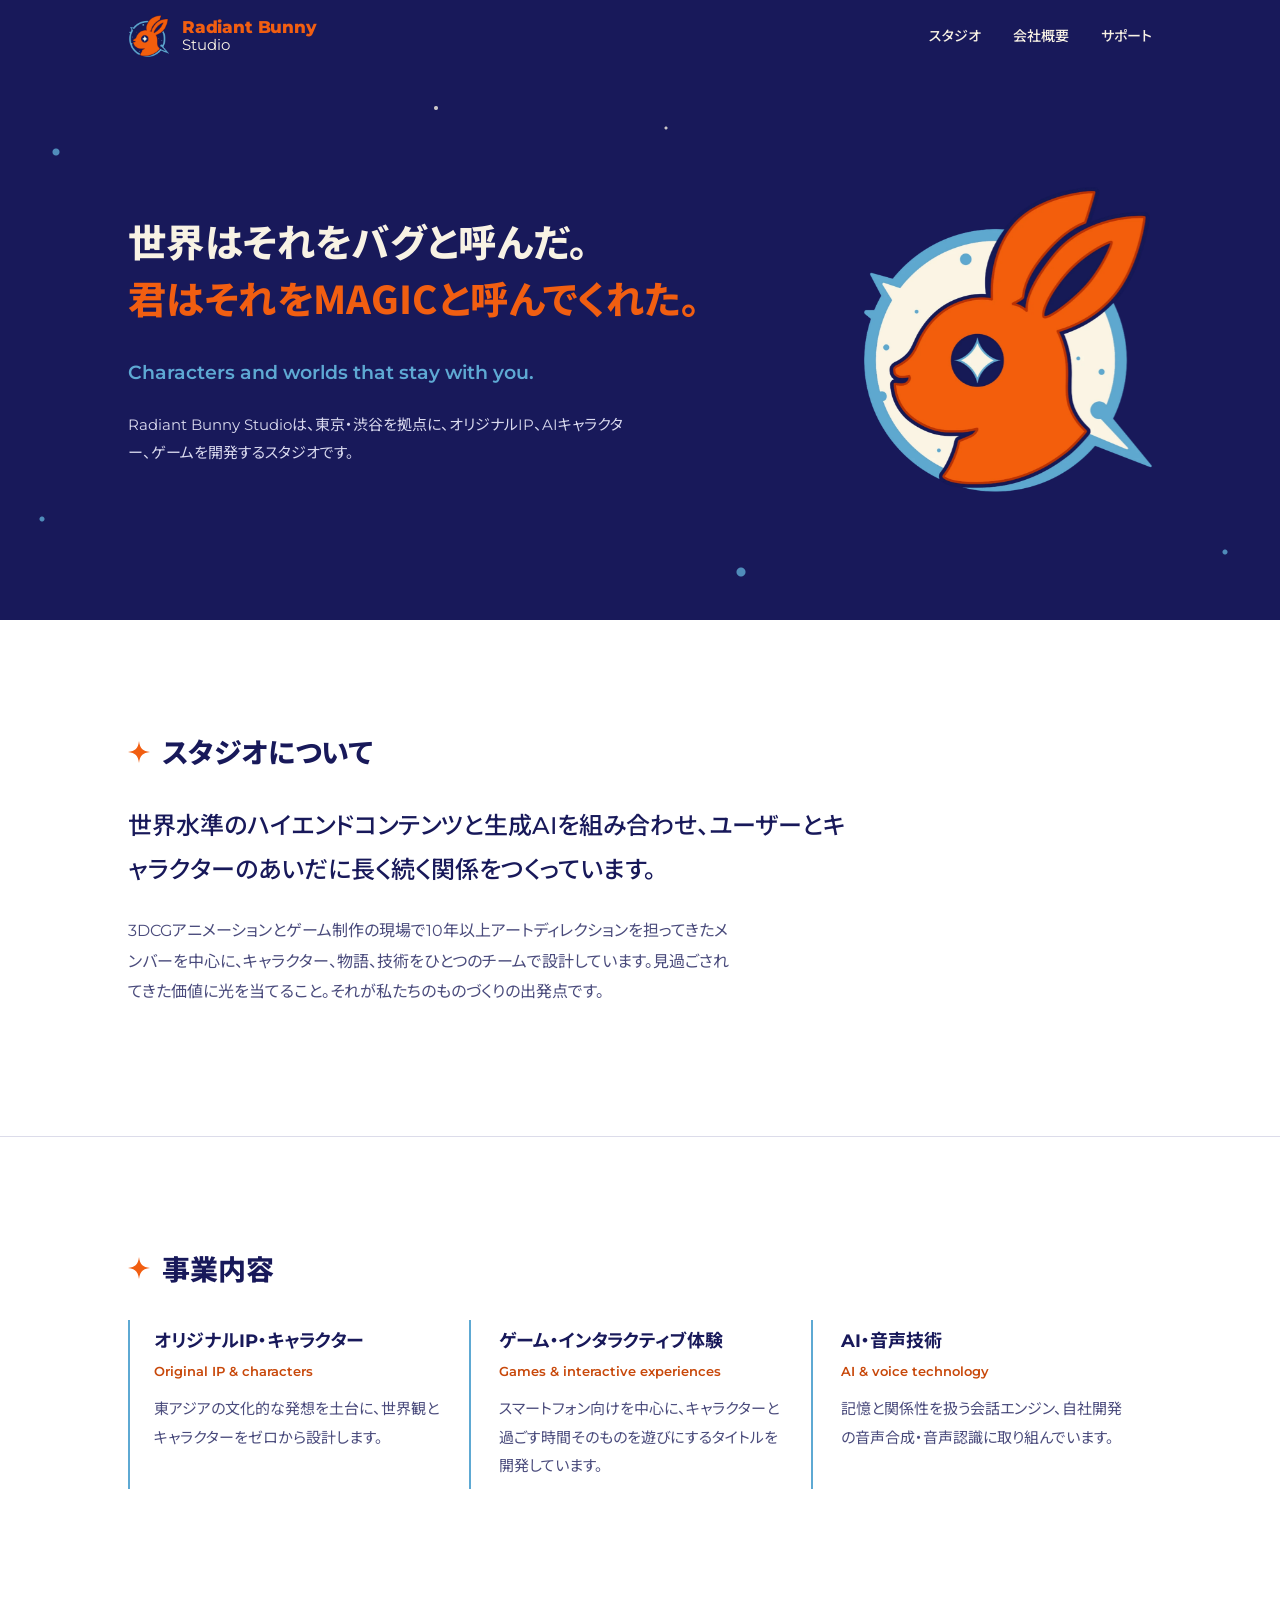
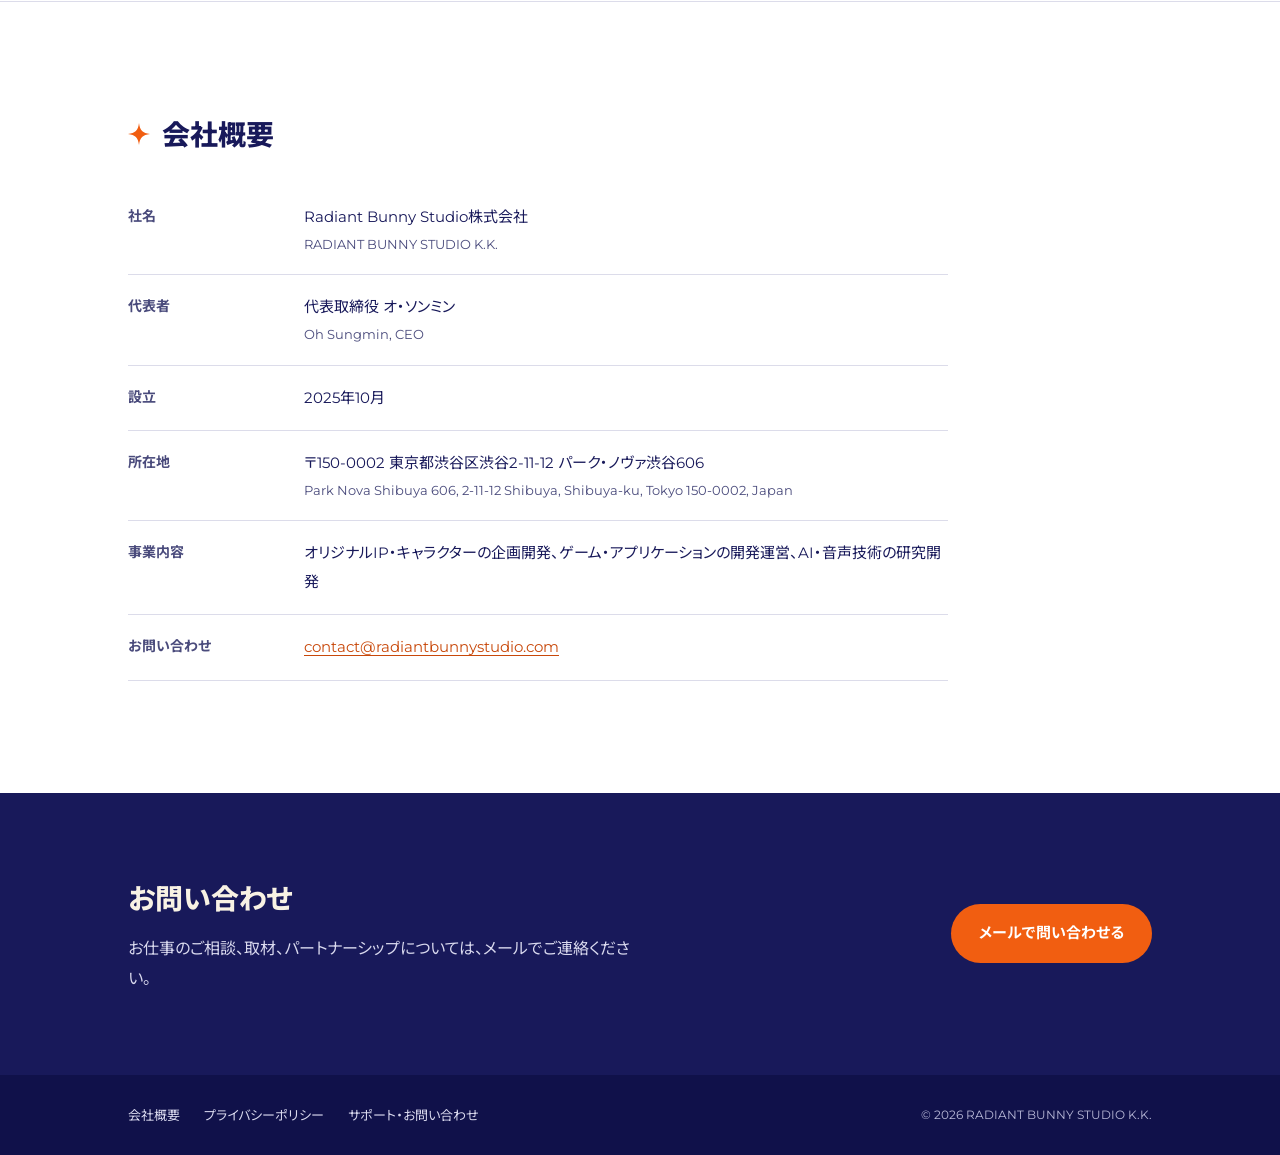
==== index.html @ 1751c79a "created website from claude" ====
<!doctype html>
<html lang="ja">
<head>
<meta charset="utf-8">
<meta name="viewport" content="width=device-width, initial-scale=1">
<link rel="icon" href="/favicon.ico" sizes="32x32">
<link rel="icon" href="/assets/img/favicon-48.png" type="image/png">
<link rel="apple-touch-icon" href="/assets/img/apple-touch-icon.png">
<meta name="theme-color" content="#18195a">
<link rel="preconnect" href="https://fonts.googleapis.com">
<link rel="preconnect" href="https://fonts.gstatic.com" crossorigin>
<link href="https://fonts.googleapis.com/css2?family=Montserrat:wght@400;500;600;700;800&family=Noto+Sans+JP:wght@400;500;700;800&display=swap" rel="stylesheet">
<link rel="stylesheet" href="/assets/css/style.css">
<title>Radiant Bunny Studio株式会社 | RADIANT BUNNY STUDIO K.K.</title>
<meta name="description" content="Radiant Bunny Studio株式会社は、東京・渋谷を拠点にオリジナルIP、AIキャラクター、ゲームを開発するスタジオです。">
<meta property="og:type" content="website">
<meta property="og:title" content="Radiant Bunny Studio">
<meta property="og:description" content="東京・渋谷を拠点に、オリジナルIP、AIキャラクター、ゲームを開発するスタジオ。">
<meta property="og:url" content="https://radiantbunnystudio.com/">
<meta property="og:image" content="https://radiantbunnystudio.com/assets/img/logo-full.png">
<link rel="canonical" href="https://radiantbunnystudio.com/">
<script type="application/ld+json">
{
  "@context": "https://schema.org",
  "@type": "Organization",
  "name": "RADIANT BUNNY STUDIO K.K.",
  "alternateName": "Radiant Bunny Studio株式会社",
  "url": "https://radiantbunnystudio.com/",
  "logo": "https://radiantbunnystudio.com/assets/img/logo-full.png",
  "foundingDate": "2025-10",
  "address": {
    "@type": "PostalAddress",
    "postalCode": "150-0002",
    "addressRegion": "東京都",
    "addressLocality": "渋谷区",
    "streetAddress": "渋谷2-11-12 パーク・ノヴァ渋谷606",
    "addressCountry": "JP"
  },
  "email": "contact@radiantbunnystudio.com"
}
</script>
</head>
<body>
<svg width="0" height="0" style="position:absolute" aria-hidden="true">
  <symbol id="sparkle" viewBox="0 0 24 24"><path d="M12 0C13 8 16 11 24 12C16 13 13 16 12 24C11 16 8 13 0 12C8 11 11 8 12 0Z"/></symbol>
</svg>
<a class="skip" href="#main">本文へ移動</a>
<header class="site-header">
  <div class="wrap">
    <a class="brand" href="/" aria-label="Radiant Bunny Studio ホーム">
      <img src="/assets/img/mark-512.png" alt="" width="42" height="42">
      <span class="brand-name"><b>Radiant Bunny</b><span>Studio</span></span>
    </a>
    <nav class="site-nav" aria-label="メインメニュー">
      <ul>
        <li><a href="/#studio">スタジオ</a></li>
        <li><a href="/#company">会社概要</a></li>
        <li><a href="/support.html">サポート</a></li>
      </ul>
    </nav>
  </div>
</header>
<main id="main">
  <section class="hero">
    <div class="wrap">
      <div class="hero-copy">
        <h1><span class="line"><span>世界はそれを</span><span>バグと呼んだ。</span></span><span class="line"><span>君はそれを</span><span>MAGICと</span><span>呼んでくれた。</span></span></h1>
        <p class="hero-en">Characters and worlds that stay with you.</p>
        <p class="hero-lead">Radiant Bunny Studioは、東京・渋谷を拠点に、オリジナルIP、AIキャラクター、ゲームを開発するスタジオです。</p>
      </div>
      <div class="hero-mark">
        <picture>
          <source srcset="/assets/img/mark-moon.webp" type="image/webp">
          <img src="/assets/img/mark-moon.png" alt="Radiant Bunny Studioのロゴマーク" width="900" height="954">
        </picture>
      </div>
    </div>
  </section>

  <section class="section" id="studio" aria-labelledby="studio-title">
    <div class="wrap">
      <h2 class="section-title" id="studio-title"><svg fill="#f15e11"><use href="#sparkle"/></svg>スタジオについて</h2>
      <p class="statement">世界水準のハイエンドコンテンツと生成AIを組み合わせ、ユーザーとキャラクターのあいだに長く続く関係をつくっています。</p>
      <p>3DCGアニメーションとゲーム制作の現場で10年以上アートディレクションを担ってきたメンバーを中心に、キャラクター、物語、技術をひとつのチームで設計しています。見過ごされてきた価値に光を当てること。それが私たちのものづくりの出発点です。</p>
    </div>
  </section>

  <section class="section" id="work" aria-labelledby="work-title">
    <div class="wrap">
      <h2 class="section-title" id="work-title"><svg fill="#f15e11"><use href="#sparkle"/></svg>事業内容</h2>
      <ul class="domains">
        <li>
          <h3>オリジナルIP・キャラクター</h3>
          <p class="en">Original IP &amp; characters</p>
          <p>東アジアの文化的な発想を土台に、世界観とキャラクターをゼロから設計します。</p>
        </li>
        <li>
          <h3>ゲーム・インタラクティブ体験</h3>
          <p class="en">Games &amp; interactive experiences</p>
          <p>スマートフォン向けを中心に、キャラクターと過ごす時間そのものを遊びにするタイトルを開発しています。</p>
        </li>
        <li>
          <h3>AI・音声技術</h3>
          <p class="en">AI &amp; voice technology</p>
          <p>記憶と関係性を扱う会話エンジン、自社開発の音声合成・音声認識に取り組んでいます。</p>
        </li>
      </ul>
    </div>
  </section>

  <section class="section" id="company" aria-labelledby="company-title">
    <div class="wrap">
      <h2 class="section-title" id="company-title"><svg fill="#f15e11"><use href="#sparkle"/></svg>会社概要</h2>
      <dl class="profile">
        <dt>社名</dt>
        <dd>Radiant Bunny Studio株式会社<small>RADIANT BUNNY STUDIO K.K.</small></dd>
        <dt>代表者</dt>
        <dd>代表取締役 オ・ソンミン<small>Oh Sungmin, CEO</small></dd>
        <dt>設立</dt>
        <dd>2025年10月</dd>
        <dt>所在地</dt>
        <dd>〒150-0002 東京都渋谷区渋谷2-11-12 パーク・ノヴァ渋谷606<small>Park Nova Shibuya 606, 2-11-12 Shibuya, Shibuya-ku, Tokyo 150-0002, Japan</small></dd>
        <dt>事業内容</dt>
        <dd>オリジナルIP・キャラクターの企画開発、ゲーム・アプリケーションの開発運営、AI・音声技術の研究開発</dd>
        <dt>お問い合わせ</dt>
        <dd><a href="mailto:contact@radiantbunnystudio.com">contact@radiantbunnystudio.com</a></dd>
      </dl>
    </div>
  </section>

  <section class="contact-band" aria-labelledby="contact-title">
    <div class="wrap">
      <div>
        <h2 id="contact-title">お問い合わせ</h2>
        <p>お仕事のご相談、取材、パートナーシップについては、メールでご連絡ください。</p>
      </div>
      <a class="button" href="mailto:contact@radiantbunnystudio.com">メールで問い合わせる</a>
    </div>
  </section>
</main>
<footer class="site-footer">
  <div class="wrap">
    <ul>
      <li><a href="/#company">会社概要</a></li>
      <li><a href="/privacy.html">プライバシーポリシー</a></li>
      <li><a href="/support.html">サポート・お問い合わせ</a></li>
    </ul>
    <small>&copy; 2026 RADIANT BUNNY STUDIO K.K.</small>
  </div>
</footer>
</body>
</html>
---- assets/css/style.css ----
/* Radiant Bunny Studio — brand tokens taken from the logo */
:root {
  --night: #18195a;      /* logo navy */
  --night-deep: #10114a;
  --bunny: #f15e11;      /* logo orange */
  --bunny-dark: #c8480a;
  --sky: #5ea9d3;        /* logo ring blue */
  --moon: #f8f2e4;       /* logo cream */
  --paper: #ffffff;
  --ink: #18195a;
  --ink-soft: #4a4b7c;
  --line: #dcdcea;

  --font-latin: "Montserrat", system-ui, sans-serif;
  --font-jp: "Noto Sans JP", "Hiragino Sans", "Hiragino Kaku Gothic ProN", "Yu Gothic", "Meiryo", sans-serif;

  --wrap: 1120px;
  --gutter: clamp(20px, 5vw, 48px);
}

*, *::before, *::after { box-sizing: border-box; }

html { -webkit-text-size-adjust: 100%; scroll-behavior: smooth; }

body {
  margin: 0;
  font-family: "Montserrat", "Noto Sans JP", "Hiragino Sans", "Yu Gothic", sans-serif;
  font-size: 16px;
  line-height: 1.9;
  color: var(--ink);
  background: var(--paper);
  font-feature-settings: "palt" 1;
}

img { max-width: 100%; height: auto; display: block; }

a { color: var(--bunny-dark); text-underline-offset: 3px; }
a:hover { color: var(--bunny); }

:focus-visible { outline: 3px solid var(--sky); outline-offset: 3px; border-radius: 4px; }

.wrap { width: 100%; max-width: var(--wrap); margin: 0 auto; padding: 0 var(--gutter); }

.skip {
  position: absolute; left: -9999px; top: 8px;
  background: var(--moon); color: var(--night); padding: 8px 14px; z-index: 10;
}
.skip:focus { left: 8px; }

/* ---------- Header ---------- */
.site-header { background: var(--night); color: var(--moon); }
.site-header .wrap {
  display: flex; align-items: center; justify-content: space-between;
  gap: 24px; min-height: 72px;
}
.brand {
  display: flex; align-items: center; gap: 12px;
  text-decoration: none; color: var(--moon);
  font-family: var(--font-latin); line-height: 1.05;
}
.brand img { width: 42px; height: 42px; }
.brand-name { display: flex; flex-direction: column; }
.brand-name b { color: var(--bunny); font-weight: 800; font-size: 17px; letter-spacing: -0.01em; }
.brand-name span { color: var(--moon); font-weight: 400; font-size: 15px; }
.brand:hover { color: var(--moon); }

.site-nav ul { list-style: none; margin: 0; padding: 0; display: flex; gap: clamp(14px, 3vw, 32px); }
.site-nav a {
  color: var(--moon); text-decoration: none; font-size: 14px; font-weight: 500;
  padding: 6px 0; border-bottom: 2px solid transparent;
}
.site-nav a:hover, .site-nav a[aria-current="page"] { color: var(--moon); border-bottom-color: var(--bunny); }

/* ---------- Hero ---------- */
.hero {
  position: relative; overflow: hidden;
  background: var(--night);
  color: var(--moon);
  padding: clamp(56px, 9vw, 120px) 0 clamp(72px, 10vw, 140px);
}
/* starfield: same dot language as the logo */
.hero::before {
  content: ""; position: absolute; inset: 0; pointer-events: none;
  background-image:
    radial-gradient(circle, var(--sky) 0 3px, transparent 4px),
    radial-gradient(circle, var(--sky) 0 2px, transparent 3px),
    radial-gradient(circle, var(--moon) 0 1.5px, transparent 2.5px),
    radial-gradient(circle, var(--sky) 0 4px, transparent 5px),
    radial-gradient(circle, var(--moon) 0 1px, transparent 2px),
    radial-gradient(circle, var(--sky) 0 2px, transparent 3px);
  background-size: 10px 10px, 8px 8px, 6px 6px, 12px 12px, 4px 4px, 8px 8px;
  background-repeat: no-repeat;
  background-position: 4% 14%, 3% 82%, 34% 6%, 58% 92%, 52% 10%, 96% 88%;
  opacity: .8;
}
.hero .wrap {
  position: relative;
  display: grid; grid-template-columns: minmax(0, 1.4fr) minmax(0, 0.6fr);
  align-items: center; gap: clamp(24px, 5vw, 64px);
}
.hero-copy h1 {
  margin: 0 0 28px;
  font-family: "Noto Sans JP", "Hiragino Sans", "Yu Gothic", sans-serif;
  font-weight: 800;
  font-size: clamp(27px, 3vw, 40px);
  line-height: 1.5;
  letter-spacing: 0.01em;
  color: var(--moon);
}
.hero-copy h1 .line { display: block; }
.hero-copy h1 .line > span { display: inline-block; }
.hero-copy h1 .line + .line { color: var(--bunny); }
.hero-en {
  margin: 0 0 20px; font-family: var(--font-latin);
  font-weight: 600; font-size: clamp(16px, 1.6vw, 19px); color: var(--sky);
}
.hero-lead { margin: 0; max-width: 34em; color: #d9d9ee; font-size: 15px; }

.hero-mark { justify-self: end; width: min(100%, 440px); }
.hero-mark img { width: 100%; }

@media (prefers-reduced-motion: no-preference) {
  .hero-mark img { animation: rise 1.4s cubic-bezier(.2,.7,.2,1) both .15s; }
  @keyframes rise {
    from { opacity: 0; transform: translateY(28px) rotate(-4deg); }
    to   { opacity: 1; transform: none; }
  }
}

/* ---------- Sections ---------- */
.section { padding: clamp(64px, 9vw, 112px) 0; }
.section + .section { border-top: 1px solid var(--line); }

.section-title {
  display: flex; align-items: center; gap: 12px;
  margin: 0 0 32px;
  font-family: "Noto Sans JP", "Hiragino Sans", "Yu Gothic", sans-serif;
  font-weight: 800; font-size: clamp(22px, 2.4vw, 28px); line-height: 1.4;
}
.section-title svg { width: 22px; height: 22px; flex: none; }

.statement {
  margin: 0; max-width: 30em;
  font-size: clamp(19px, 2.1vw, 24px); line-height: 1.85; font-weight: 500;
}
.statement + p { max-width: 38em; color: var(--ink-soft); margin-top: 24px; }

/* What we make: three columns divided by thin sky lines, no cards */
.domains {
  list-style: none; margin: 0; padding: 0;
  display: grid; grid-template-columns: repeat(3, 1fr);
}
.domains li { padding: 8px 28px 8px 28px; border-left: 2px solid var(--sky); }
.domains li:first-child { padding-left: 24px; }
.domains h3 { margin: 0 0 4px; font-size: 18px; font-weight: 700; line-height: 1.5; }
.domains .en { margin: 0 0 12px; font-family: var(--font-latin); font-size: 13px; font-weight: 600; color: var(--bunny-dark); }
.domains p { margin: 0; font-size: 15px; color: var(--ink-soft); }

/* Company profile */
.profile { margin: 0; display: grid; grid-template-columns: 11em 1fr; max-width: 820px; }
.profile dt, .profile dd { padding: 18px 0; border-bottom: 1px solid var(--line); margin: 0; }
.profile dt { font-weight: 700; font-size: 14px; color: var(--ink-soft); padding-right: 16px; }
.profile dd { font-size: 15px; }
.profile dd small { display: block; color: var(--ink-soft); font-size: 13px; }

/* Contact band */
.contact-band { background: var(--night); color: var(--moon); }
.contact-band .wrap {
  display: flex; align-items: center; justify-content: space-between; gap: 32px; flex-wrap: wrap;
  padding-top: clamp(48px, 7vw, 80px); padding-bottom: clamp(48px, 7vw, 80px);
}
.contact-band h2 { margin: 0 0 8px; font-size: clamp(22px, 2.4vw, 28px); font-weight: 800; }
.contact-band p { margin: 0; color: #d9d9ee; max-width: 32em; }

.button {
  display: inline-block; text-decoration: none;
  background: var(--bunny); color: #fff;
  font-weight: 700; font-size: 15px;
  padding: 15px 28px; border-radius: 999px;
  transition: background-color .15s ease;
}
.button:hover { background: var(--bunny-dark); color: #fff; }

/* ---------- Document pages (privacy / support) ---------- */
.page-head { background: var(--night); color: var(--moon); padding: clamp(40px, 6vw, 72px) 0; }
.page-head h1 { margin: 0; font-size: clamp(26px, 3.4vw, 40px); font-weight: 800; line-height: 1.35; }
.page-head p { margin: 8px 0 0; color: var(--sky); font-family: var(--font-latin); font-weight: 600; }

.doc { padding: clamp(48px, 7vw, 88px) 0; }
.doc .wrap > * { max-width: 44em; }
.doc h2 {
  margin: 48px 0 12px; font-size: 19px; font-weight: 800; line-height: 1.5;
  padding-left: 14px; border-left: 4px solid var(--bunny);
}
.doc h2:first-of-type { margin-top: 0; }
.doc p, .doc li { font-size: 15px; }
.doc ul, .doc ol { padding-left: 1.4em; }
.doc li + li { margin-top: 6px; }
.doc .meta { margin-top: 48px; color: var(--ink-soft); font-size: 14px; }
.doc .contact-box {
  margin: 20px 0; padding: 20px 24px;
  background: var(--moon); border-radius: 12px;
}
.doc .contact-box p { margin: 0; }

/* ---------- Footer ---------- */
.site-footer { background: var(--night-deep); color: #b9b9d8; font-size: 13px; }
.site-footer .wrap {
  display: flex; justify-content: space-between; align-items: center; gap: 16px; flex-wrap: wrap;
  padding-top: 28px; padding-bottom: 28px;
}
.site-footer ul { list-style: none; margin: 0; padding: 0; display: flex; gap: 24px; flex-wrap: wrap; }
.site-footer a { color: #d9d9ee; text-decoration: none; }
.site-footer a:hover { color: var(--moon); text-decoration: underline; }
.site-footer small { font-family: var(--font-latin); font-size: 12px; }

/* ---------- Responsive ---------- */
@media (max-width: 820px) {
  .hero .wrap { grid-template-columns: 1fr; }
  .hero-mark { order: -1; justify-self: start; width: 200px; }
  .domains { grid-template-columns: 1fr; gap: 28px; }
  .domains li, .domains li:first-child { padding: 4px 0 4px 20px; }
  .profile { grid-template-columns: 1fr; }
  .profile dt { padding-bottom: 0; border-bottom: 0; }
  .profile dd { padding-top: 4px; }
}
@media (max-width: 560px) {
  .site-header .wrap { flex-direction: column; align-items: flex-start; gap: 8px; padding-top: 14px; padding-bottom: 10px; }
  .brand-name b { font-size: 15px; }
}
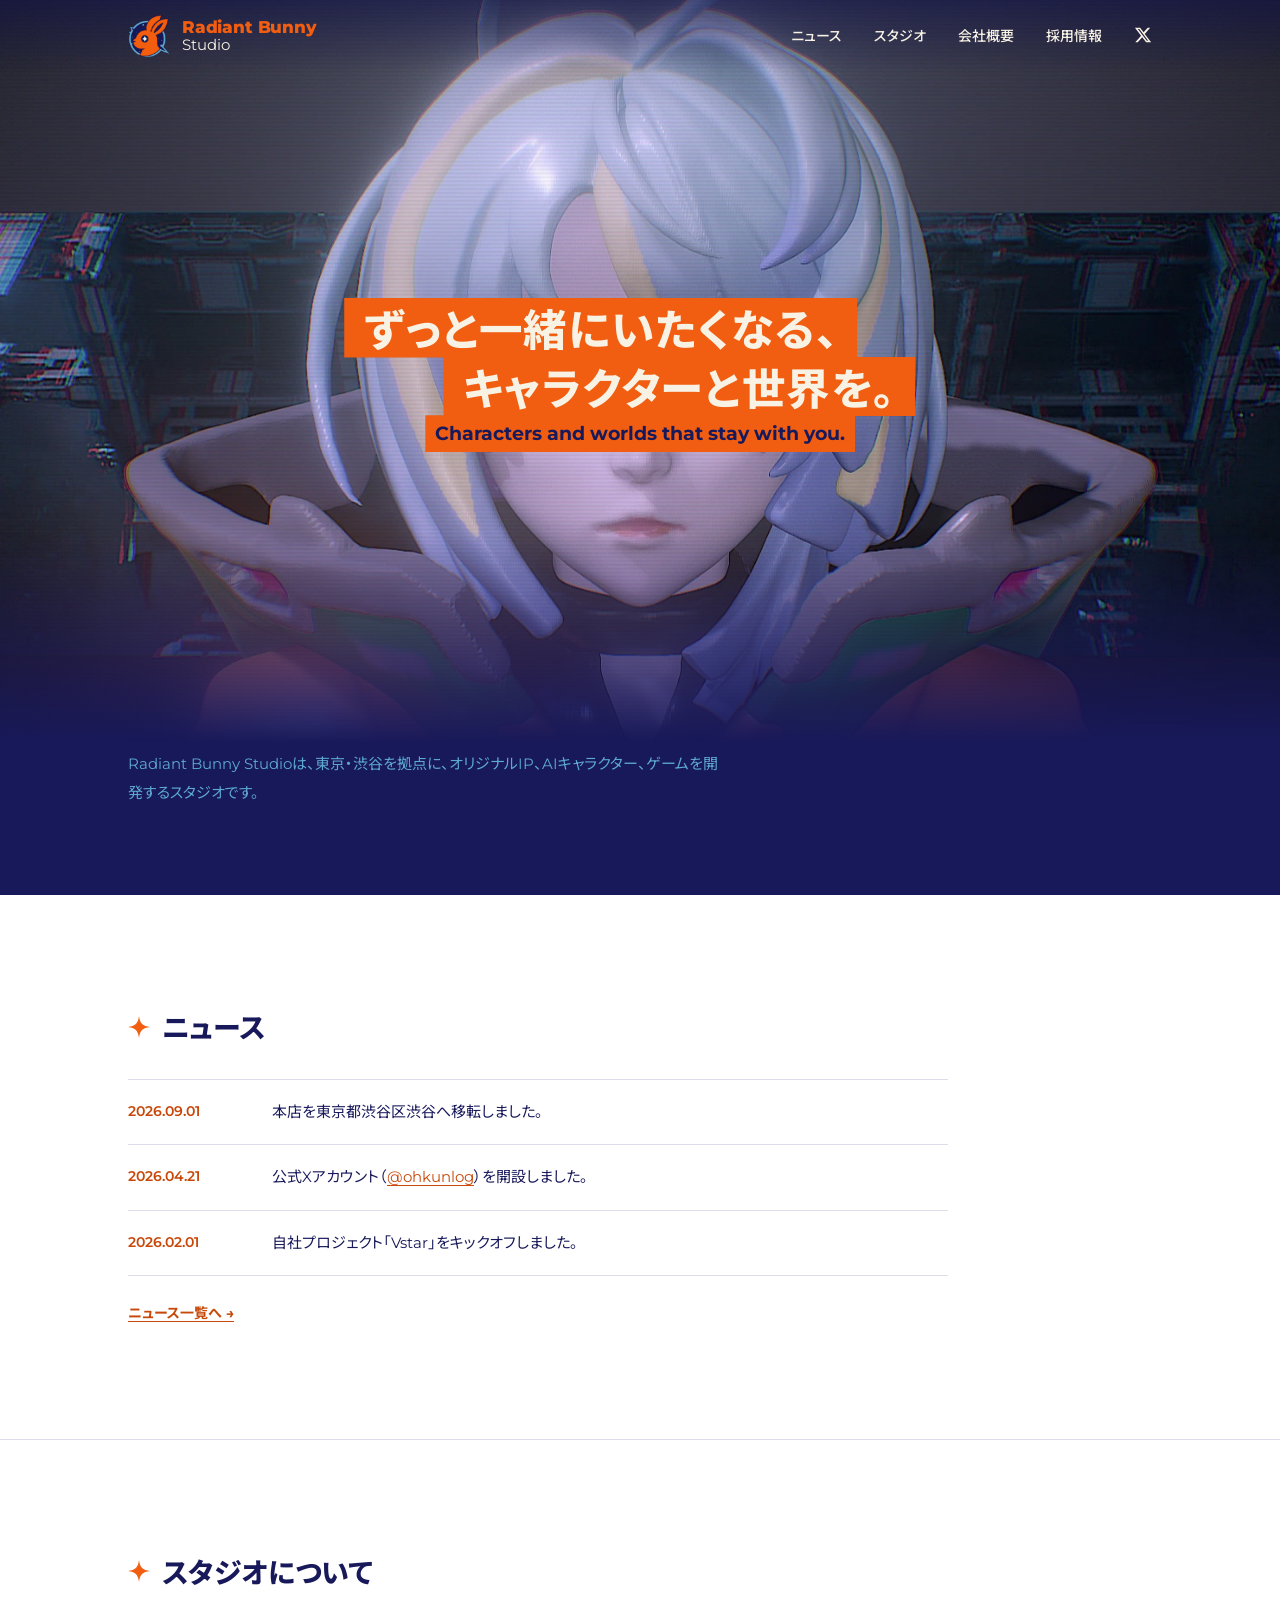
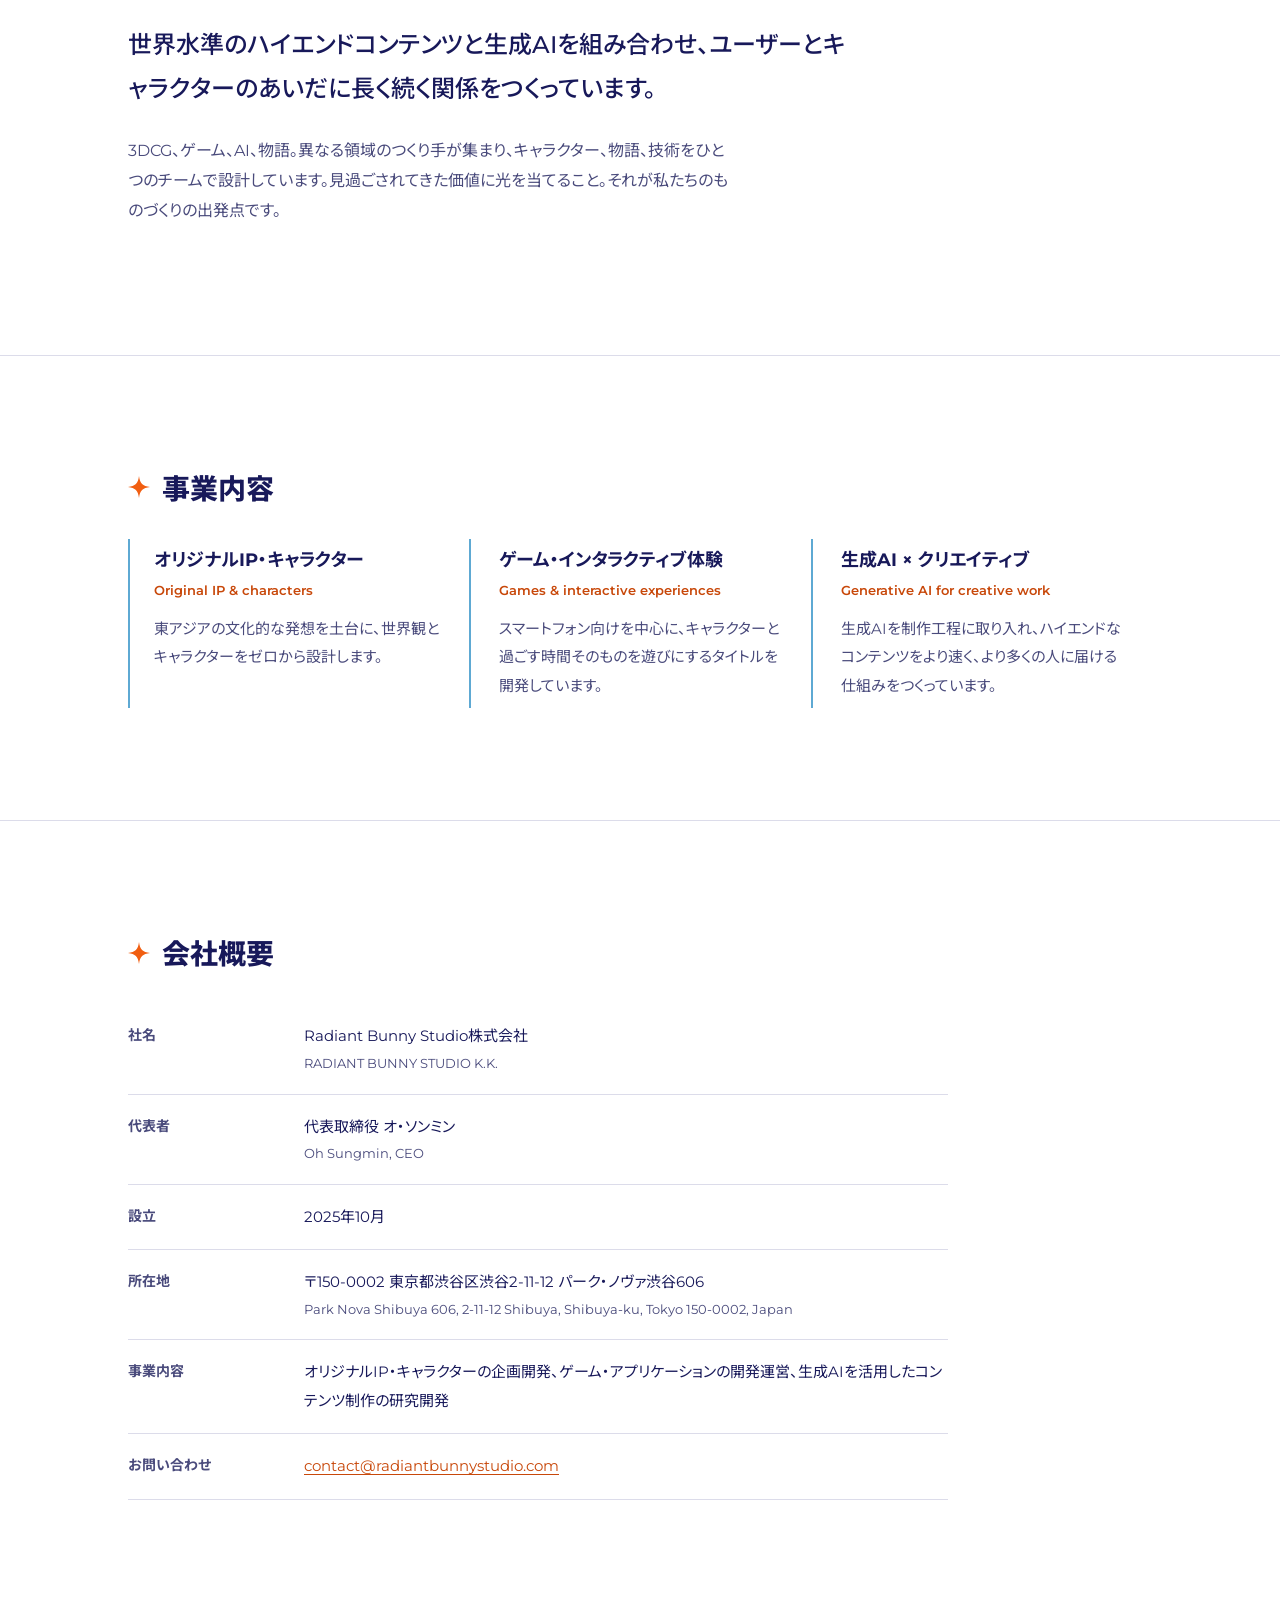
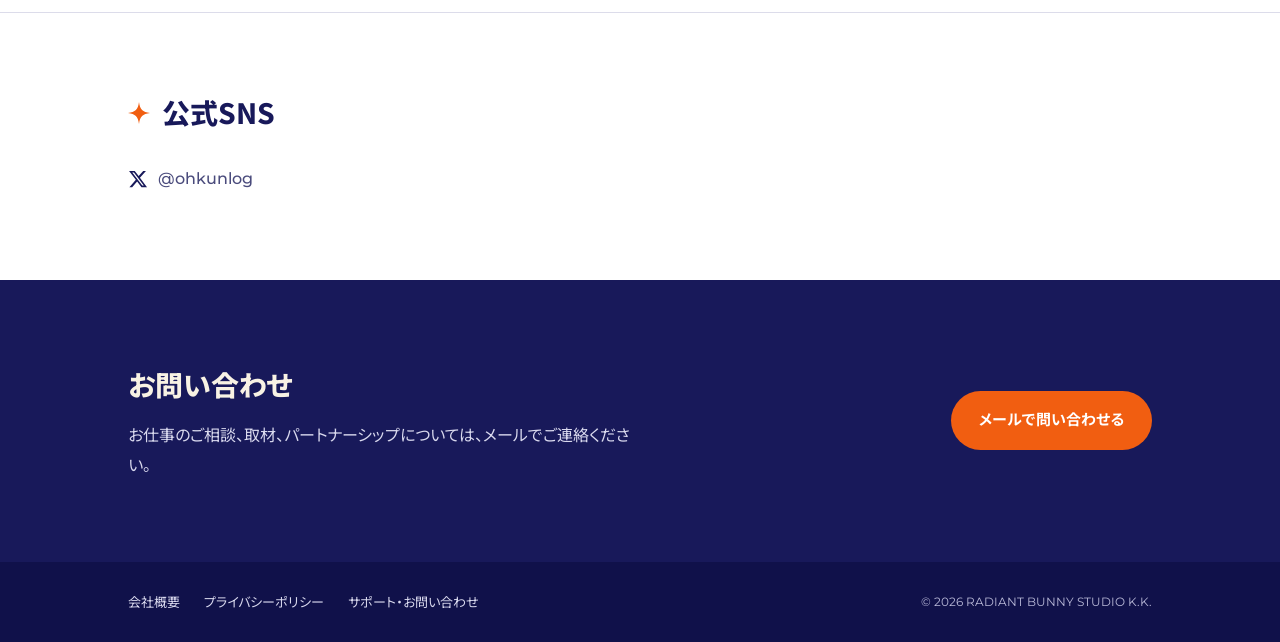
==== commit bc00cf53: "サイトのデザイン更新：ヒーロー刷新・ニュース・採用情報・公式SNSを追加 - ヒーロー：Vstar のキービジュアルを全幅に置き、見出しをオレンジの帯で目に重ねる。メニューバーはトップだけ透明 - ニ" ====
--- a/index.html
+++ b/index.html
@@ -36,7 +36,8 @@
     "streetAddress": "渋谷2-11-12 パーク・ノヴァ渋谷606",
     "addressCountry": "JP"
   },
-  "email": "contact@radiantbunnystudio.com"
+  "email": "contact@radiantbunnystudio.com",
+  "sameAs": ["https://x.com/ohkunlog"]
 }
 </script>
 </head>
@@ -45,7 +46,7 @@
   <symbol id="sparkle" viewBox="0 0 24 24"><path d="M12 0C13 8 16 11 24 12C16 13 13 16 12 24C11 16 8 13 0 12C8 11 11 8 12 0Z"/></symbol>
 </svg>
 <a class="skip" href="#main">本文へ移動</a>
-<header class="site-header">
+<header class="site-header is-overlay">
   <div class="wrap">
     <a class="brand" href="/" aria-label="Radiant Bunny Studio ホーム">
       <img src="/assets/img/mark-512.png" alt="" width="42" height="42">
@@ -53,27 +54,38 @@
     </a>
     <nav class="site-nav" aria-label="メインメニュー">
       <ul>
+        <li><a href="/news.html">ニュース</a></li>
         <li><a href="/#studio">スタジオ</a></li>
         <li><a href="/#company">会社概要</a></li>
-        <li><a href="/support.html">サポート</a></li>
+        <li><a href="/career.html">採用情報</a></li>
+        <li><a class="nav-x" href="https://x.com/ohkunlog" target="_blank" rel="noopener" aria-label="X（@ohkunlog）"><svg viewBox="0 0 24 24" width="18" height="18" aria-hidden="true"><path fill="currentColor" d="M18.244 2.25h3.308l-7.227 8.26 8.502 11.24H16.17l-5.214-6.817L4.99 21.75H1.68l7.73-8.835L1.254 2.25H8.08l4.713 6.231zm-1.161 17.52h1.833L7.084 4.126H5.117z"/></svg></a></li>
       </ul>
     </nav>
   </div>
 </header>
 <main id="main">
   <section class="hero">
+    <div class="hero-art">
+      <img src="/assets/img/hero-vstar.webp" alt="自社プロジェクト「Vstar」のキャラクター" width="1480" height="1001">
+      <div class="hero-copy">
+        <h1><span class="bar"><span>ずっと一緒に</span><span>いたくなる、</span></span><span class="bar"><span>キャラクターと</span><span>世界を。</span></span></h1>
+        <p class="bar hero-en" lang="en">Characters and worlds that stay with you.</p>
+      </div>
+    </div>
     <div class="wrap">
-      <div class="hero-copy">
-        <h1><span class="line"><span>世界はそれを</span><span>バグと呼んだ。</span></span><span class="line"><span>君はそれを</span><span>MAGICと</span><span>呼んでくれた。</span></span></h1>
-        <p class="hero-en">Characters and worlds that stay with you.</p>
-        <p class="hero-lead">Radiant Bunny Studioは、東京・渋谷を拠点に、オリジナルIP、AIキャラクター、ゲームを開発するスタジオです。</p>
-      </div>
-      <div class="hero-mark">
-        <picture>
-          <source srcset="/assets/img/mark-moon.webp" type="image/webp">
-          <img src="/assets/img/mark-moon.png" alt="Radiant Bunny Studioのロゴマーク" width="900" height="954">
-        </picture>
-      </div>
+      <p class="hero-lead">Radiant Bunny Studioは、東京・渋谷を拠点に、オリジナルIP、AIキャラクター、ゲームを開発するスタジオです。</p>
+    </div>
+  </section>
+
+  <section class="section" id="news" aria-labelledby="news-title">
+    <div class="wrap">
+      <h2 class="section-title" id="news-title"><svg fill="#f15e11"><use href="#sparkle"/></svg>ニュース</h2>
+      <ul class="news-list">
+        <li><time datetime="2026-09-01">2026.09.01</time><p>本店を東京都渋谷区渋谷へ移転しました。</p></li>
+        <li><time datetime="2026-04-21">2026.04.21</time><p>公式Xアカウント（<a href="https://x.com/ohkunlog" target="_blank" rel="noopener">@ohkunlog</a>）を開設しました。</p></li>
+        <li><time datetime="2026-02-01">2026.02.01</time><p>自社プロジェクト「Vstar」をキックオフしました。</p></li>
+      </ul>
+      <p class="more-link"><a href="/news.html">ニュース一覧へ</a></p>
     </div>
   </section>
 
@@ -81,7 +93,7 @@
     <div class="wrap">
       <h2 class="section-title" id="studio-title"><svg fill="#f15e11"><use href="#sparkle"/></svg>スタジオについて</h2>
       <p class="statement">世界水準のハイエンドコンテンツと生成AIを組み合わせ、ユーザーとキャラクターのあいだに長く続く関係をつくっています。</p>
-      <p>3DCGアニメーションとゲーム制作の現場で10年以上アートディレクションを担ってきたメンバーを中心に、キャラクター、物語、技術をひとつのチームで設計しています。見過ごされてきた価値に光を当てること。それが私たちのものづくりの出発点です。</p>
+      <p>3DCG、ゲーム、AI、物語。異なる領域のつくり手が集まり、キャラクター、物語、技術をひとつのチームで設計しています。見過ごされてきた価値に光を当てること。それが私たちのものづくりの出発点です。</p>
     </div>
   </section>
 
@@ -100,9 +112,9 @@
           <p>スマートフォン向けを中心に、キャラクターと過ごす時間そのものを遊びにするタイトルを開発しています。</p>
         </li>
         <li>
-          <h3>AI・音声技術</h3>
-          <p class="en">AI &amp; voice technology</p>
-          <p>記憶と関係性を扱う会話エンジン、自社開発の音声合成・音声認識に取り組んでいます。</p>
+          <h3>生成AI × クリエイティブ</h3>
+          <p class="en">Generative AI for creative work</p>
+          <p>生成AIを制作工程に取り入れ、ハイエンドなコンテンツをより速く、より多くの人に届ける仕組みをつくっています。</p>
         </li>
       </ul>
     </div>
@@ -121,10 +133,19 @@
         <dt>所在地</dt>
         <dd>〒150-0002 東京都渋谷区渋谷2-11-12 パーク・ノヴァ渋谷606<small>Park Nova Shibuya 606, 2-11-12 Shibuya, Shibuya-ku, Tokyo 150-0002, Japan</small></dd>
         <dt>事業内容</dt>
-        <dd>オリジナルIP・キャラクターの企画開発、ゲーム・アプリケーションの開発運営、AI・音声技術の研究開発</dd>
+        <dd>オリジナルIP・キャラクターの企画開発、ゲーム・アプリケーションの開発運営、生成AIを活用したコンテンツ制作の研究開発</dd>
         <dt>お問い合わせ</dt>
         <dd><a href="mailto:contact@radiantbunnystudio.com">contact@radiantbunnystudio.com</a></dd>
       </dl>
+    </div>
+  </section>
+
+  <section class="section sns" id="sns" aria-labelledby="sns-title">
+    <div class="wrap">
+      <h2 class="section-title" id="sns-title"><svg fill="#f15e11"><use href="#sparkle"/></svg>公式SNS</h2>
+      <ul class="sns-list">
+        <li><a href="https://x.com/ohkunlog" target="_blank" rel="noopener" aria-label="X（@ohkunlog）"><svg viewBox="0 0 24 24" width="20" height="20" aria-hidden="true"><path fill="currentColor" d="M18.244 2.25h3.308l-7.227 8.26 8.502 11.24H16.17l-5.214-6.817L4.99 21.75H1.68l7.73-8.835L1.254 2.25H8.08l4.713 6.231zm-1.161 17.52h1.833L7.084 4.126H5.117z"/></svg><span class="sns-handle">@ohkunlog</span></a></li>
+      </ul>
     </div>
   </section>
 
--- a/assets/css/style.css
+++ b/assets/css/style.css
@@ -58,73 +58,84 @@
   text-decoration: none; color: var(--moon);
   font-family: var(--font-latin); line-height: 1.05;
 }
+.site-header.is-overlay {
+  position: absolute; top: 0; left: 0; right: 0; z-index: 5;
+  background: linear-gradient(to bottom, rgba(16, 17, 74, .55), transparent);
+}
 .brand img { width: 42px; height: 42px; }
 .brand-name { display: flex; flex-direction: column; }
 .brand-name b { color: var(--bunny); font-weight: 800; font-size: 17px; letter-spacing: -0.01em; }
 .brand-name span { color: var(--moon); font-weight: 400; font-size: 15px; }
 .brand:hover { color: var(--moon); }
 
-.site-nav ul { list-style: none; margin: 0; padding: 0; display: flex; gap: clamp(14px, 3vw, 32px); }
+.site-nav ul { list-style: none; margin: 0; padding: 0; display: flex; align-items: center; gap: clamp(14px, 3vw, 32px); }
+.site-nav .nav-x { display: flex; align-items: center; padding: 6px 0; }
+.site-nav .nav-x:hover { color: var(--bunny); border-bottom-color: transparent; }
 .site-nav a {
-  color: var(--moon); text-decoration: none; font-size: 14px; font-weight: 500;
+  color: var(--moon); text-decoration: none; font-size: 14px; font-weight: 500; white-space: nowrap;
   padding: 6px 0; border-bottom: 2px solid transparent;
 }
 .site-nav a:hover, .site-nav a[aria-current="page"] { color: var(--moon); border-bottom-color: var(--bunny); }
 
 /* ---------- Hero ---------- */
-.hero {
+.hero { background: var(--night); color: var(--moon); }
+
+/* Key art fills the width. The eyes sit at the image centre, so the copy
+   centred on top of it always lands on the eyes (as on the Vstar wiki). */
+.hero-art {
   position: relative; overflow: hidden;
-  background: var(--night);
-  color: var(--moon);
-  padding: clamp(56px, 9vw, 120px) 0 clamp(72px, 10vw, 140px);
-}
-/* starfield: same dot language as the logo */
-.hero::before {
-  content: ""; position: absolute; inset: 0; pointer-events: none;
-  background-image:
-    radial-gradient(circle, var(--sky) 0 3px, transparent 4px),
-    radial-gradient(circle, var(--sky) 0 2px, transparent 3px),
-    radial-gradient(circle, var(--moon) 0 1.5px, transparent 2.5px),
-    radial-gradient(circle, var(--sky) 0 4px, transparent 5px),
-    radial-gradient(circle, var(--moon) 0 1px, transparent 2px),
-    radial-gradient(circle, var(--sky) 0 2px, transparent 3px);
-  background-size: 10px 10px, 8px 8px, 6px 6px, 12px 12px, 4px 4px, 8px 8px;
-  background-repeat: no-repeat;
-  background-position: 4% 14%, 3% 82%, 34% 6%, 58% 92%, 52% 10%, 96% 88%;
-  opacity: .8;
-}
-.hero .wrap {
-  position: relative;
-  display: grid; grid-template-columns: minmax(0, 1.4fr) minmax(0, 0.6fr);
-  align-items: center; gap: clamp(24px, 5vw, 64px);
-}
+  height: clamp(460px, 58vw, 86vh);
+}
+.hero-art img { width: 100%; height: 100%; object-fit: cover; object-position: 50% 50%; }
+.hero-art::after { /* fade the bottom into the night */
+  content: ""; position: absolute; left: 0; right: 0; bottom: 0; height: 28%;
+  background: linear-gradient(to bottom, transparent, var(--night));
+}
+
+.hero-copy {
+  position: absolute; left: 50%; top: 50.5%; z-index: 1;
+  transform: translate(-50%, -50%);
+  width: max-content; max-width: calc(100% - 2 * var(--gutter));
+  display: flex; flex-direction: column; align-items: center;
+  text-align: center;
+}
+/* Each line is a solid navy bar laid across the eyes */
+.hero-copy .bar {
+  display: block; width: fit-content; margin: 0 auto;
+  background: var(--bunny); color: var(--night); padding: 2px clamp(10px, 0.45em, 22px);
+}
+.hero-copy .bar > span { display: inline-block; }
+.hero-copy h1 .bar { color: var(--moon); }
+/* Overlap by 1px so no hairline of the art shows between bars on fractional pixel edges */
+.hero-copy h1 .bar + .bar, .hero-copy .hero-en { margin-top: -1px; }
 .hero-copy h1 {
-  margin: 0 0 28px;
+  margin: 0;
   font-family: "Noto Sans JP", "Hiragino Sans", "Yu Gothic", sans-serif;
-  font-weight: 800;
-  font-size: clamp(27px, 3vw, 40px);
-  line-height: 1.5;
-  letter-spacing: 0.01em;
-  color: var(--moon);
-}
-.hero-copy h1 .line { display: block; }
-.hero-copy h1 .line > span { display: inline-block; }
-.hero-copy h1 .line + .line { color: var(--bunny); }
+  /* no cap: grows with the art so the eyes stay covered; a little smaller on very narrow phones */
+  font-weight: 800; font-size: max(min(24px, 6.4vw), 3.4vw);
+  line-height: 1.28; letter-spacing: 0.01em; color: var(--moon);
+}
+/* Stagger the two lines off the centre axis: first to the left, second to the right */
+.hero-copy h1 .bar:nth-child(1) { transform: translateX(-0.9em); }
+.hero-copy h1 .bar:nth-child(2) { transform: translateX(0.9em); }
 .hero-en {
-  margin: 0 0 20px; font-family: var(--font-latin);
-  font-weight: 600; font-size: clamp(16px, 1.6vw, 19px); color: var(--sky);
-}
-.hero-lead { margin: 0; max-width: 34em; color: #d9d9ee; font-size: 15px; }
-
-.hero-mark { justify-self: end; width: min(100%, 440px); }
-.hero-mark img { width: 100%; }
+  margin: 0; font-family: var(--font-latin);
+  font-weight: 700; font-size: max(13px, 1.5vw); line-height: 1.7;
+}
+
+.hero-lead {
+  margin: 0; padding: 8px 0 clamp(48px, 7vw, 88px);
+  max-width: 40em; color: var(--sky); font-size: 15px;
+}
 
 @media (prefers-reduced-motion: no-preference) {
-  .hero-mark img { animation: rise 1.4s cubic-bezier(.2,.7,.2,1) both .15s; }
-  @keyframes rise {
-    from { opacity: 0; transform: translateY(28px) rotate(-4deg); }
-    to   { opacity: 1; transform: none; }
-  }
+  .hero-art img { animation: settle 1.6s cubic-bezier(.2,.7,.2,1) both; }
+  .hero-copy .bar { animation: wipe .7s cubic-bezier(.6,0,.2,1) both; }
+  .hero-copy h1 .bar:nth-child(1) { animation-delay: .5s; }
+  .hero-copy h1 .bar:nth-child(2) { animation-delay: .65s; }
+  .hero-copy .hero-en { animation-delay: .8s; }
+  @keyframes settle { from { opacity: 0; transform: scale(1.05); } to { opacity: 1; transform: none; } }
+  @keyframes wipe { from { clip-path: inset(0 100% 0 0); } to { clip-path: inset(0 0 0 0); } }
 }
 
 /* ---------- Sections ---------- */
@@ -162,6 +173,29 @@
 .profile dt { font-weight: 700; font-size: 14px; color: var(--ink-soft); padding-right: 16px; }
 .profile dd { font-size: 15px; }
 .profile dd small { display: block; color: var(--ink-soft); font-size: 13px; }
+
+/* News: date + one line, divided by thin lines like the profile */
+.news-list { list-style: none; margin: 0; padding: 0; max-width: 820px; border-top: 1px solid var(--line); }
+.news-list li {
+  display: grid; grid-template-columns: 8em 1fr; gap: 16px;
+  padding: 18px 0; border-bottom: 1px solid var(--line);
+}
+.news-list time { font-family: var(--font-latin); font-weight: 600; font-size: 14px; color: var(--bunny-dark); line-height: 1.9; }
+.news-list p { margin: 0; font-size: 15px; }
+.doc .news-list { max-width: 820px; padding-left: 0; }
+.doc .news-list li + li { margin-top: 0; }
+.more-link { margin: 24px 0 0; font-size: 14px; font-weight: 700; }
+.more-link a::after { content: " →"; }
+
+/* Official SNS: a simple list of icon links */
+.section.sns { padding: clamp(48px, 7vw, 80px) 0; }
+.sns-list { list-style: none; margin: 0; padding: 0; display: flex; flex-wrap: wrap; gap: 16px 32px; }
+.sns-list a {
+  display: inline-flex; align-items: center; gap: 10px;
+  color: var(--ink); text-decoration: none; font-weight: 700; font-size: 16px;
+}
+.sns-list .sns-handle { font-family: var(--font-latin); font-weight: 500; color: var(--ink-soft); }
+.sns-list a:hover, .sns-list a:hover .sns-handle { color: var(--bunny); }
 
 /* Contact band */
 .contact-band { background: var(--night); color: var(--moon); }
@@ -203,6 +237,19 @@
 }
 .doc .contact-box p { margin: 0; }
 
+/* ---------- Career ---------- */
+.career .wrap > * { max-width: 820px; }
+.career-lead { font-size: clamp(16px, 1.8vw, 19px) !important; font-weight: 500; margin: 0 0 20px; }
+.job { padding-top: 56px; }
+.doc .job h2, .doc .job-howto h2 { margin: 0 0 4px; font-size: clamp(20px, 2.2vw, 24px); }
+.job-en { margin: 0 0 16px; font-family: var(--font-latin); font-weight: 600; font-size: 14px; color: var(--bunny-dark); }
+.job-terms { margin-top: 24px; }
+.job-terms dd ul { margin: 0; padding-left: 1.2em; }
+.job-terms dd li { font-size: 15px; }
+.job-terms dd li + li { margin-top: 2px; }
+.job-apply { margin: 28px 0 0; }
+.job-howto { padding-top: 64px; }
+
 /* ---------- Footer ---------- */
 .site-footer { background: var(--night-deep); color: #b9b9d8; font-size: 13px; }
 .site-footer .wrap {
@@ -216,15 +263,18 @@
 
 /* ---------- Responsive ---------- */
 @media (max-width: 820px) {
-  .hero .wrap { grid-template-columns: 1fr; }
-  .hero-mark { order: -1; justify-self: start; width: 200px; }
   .domains { grid-template-columns: 1fr; gap: 28px; }
   .domains li, .domains li:first-child { padding: 4px 0 4px 20px; }
   .profile { grid-template-columns: 1fr; }
   .profile dt { padding-bottom: 0; border-bottom: 0; }
   .profile dd { padding-top: 4px; }
+  .news-list li { grid-template-columns: 1fr; gap: 2px; }
 }
 @media (max-width: 560px) {
   .site-header .wrap { flex-direction: column; align-items: flex-start; gap: 8px; padding-top: 14px; padding-bottom: 10px; }
   .brand-name b { font-size: 15px; }
 }
+@media (max-width: 360px) {
+  .site-nav ul { gap: 12px; }
+  .site-nav a { font-size: 13px; }
+}
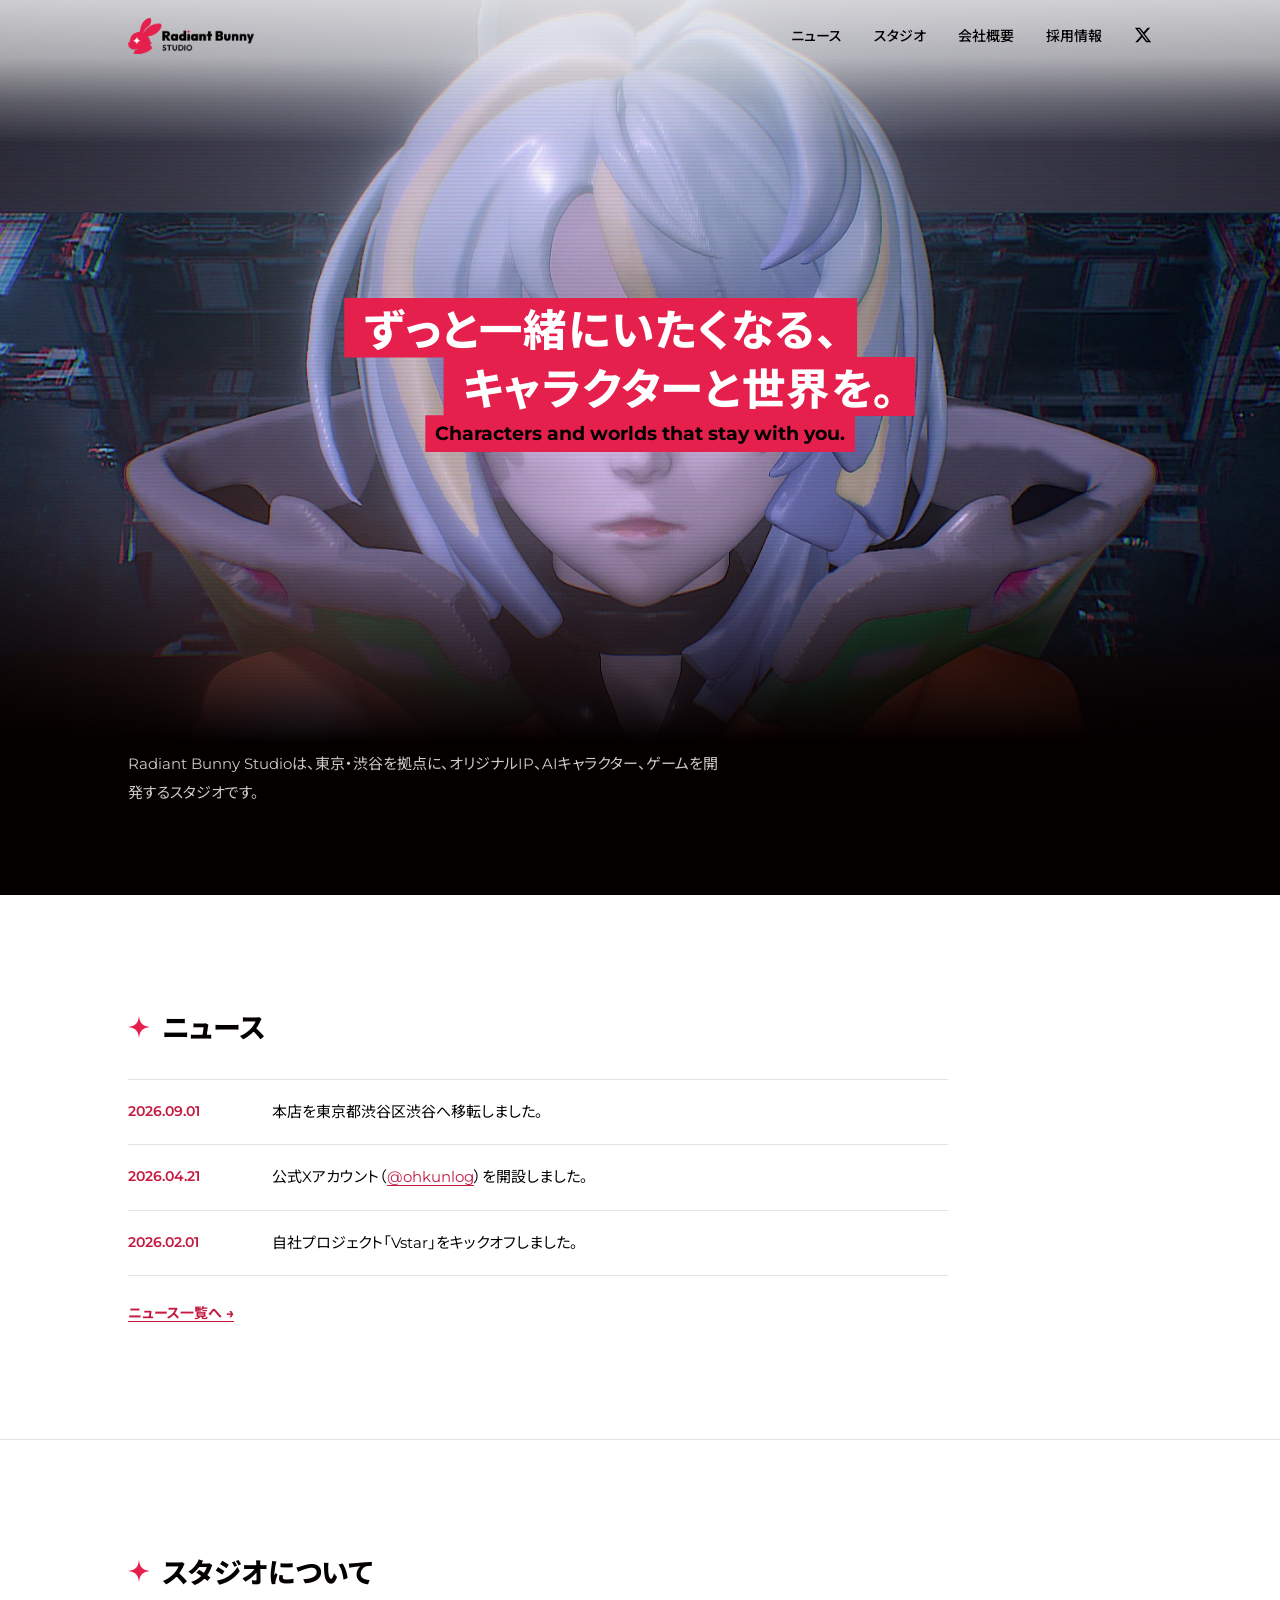
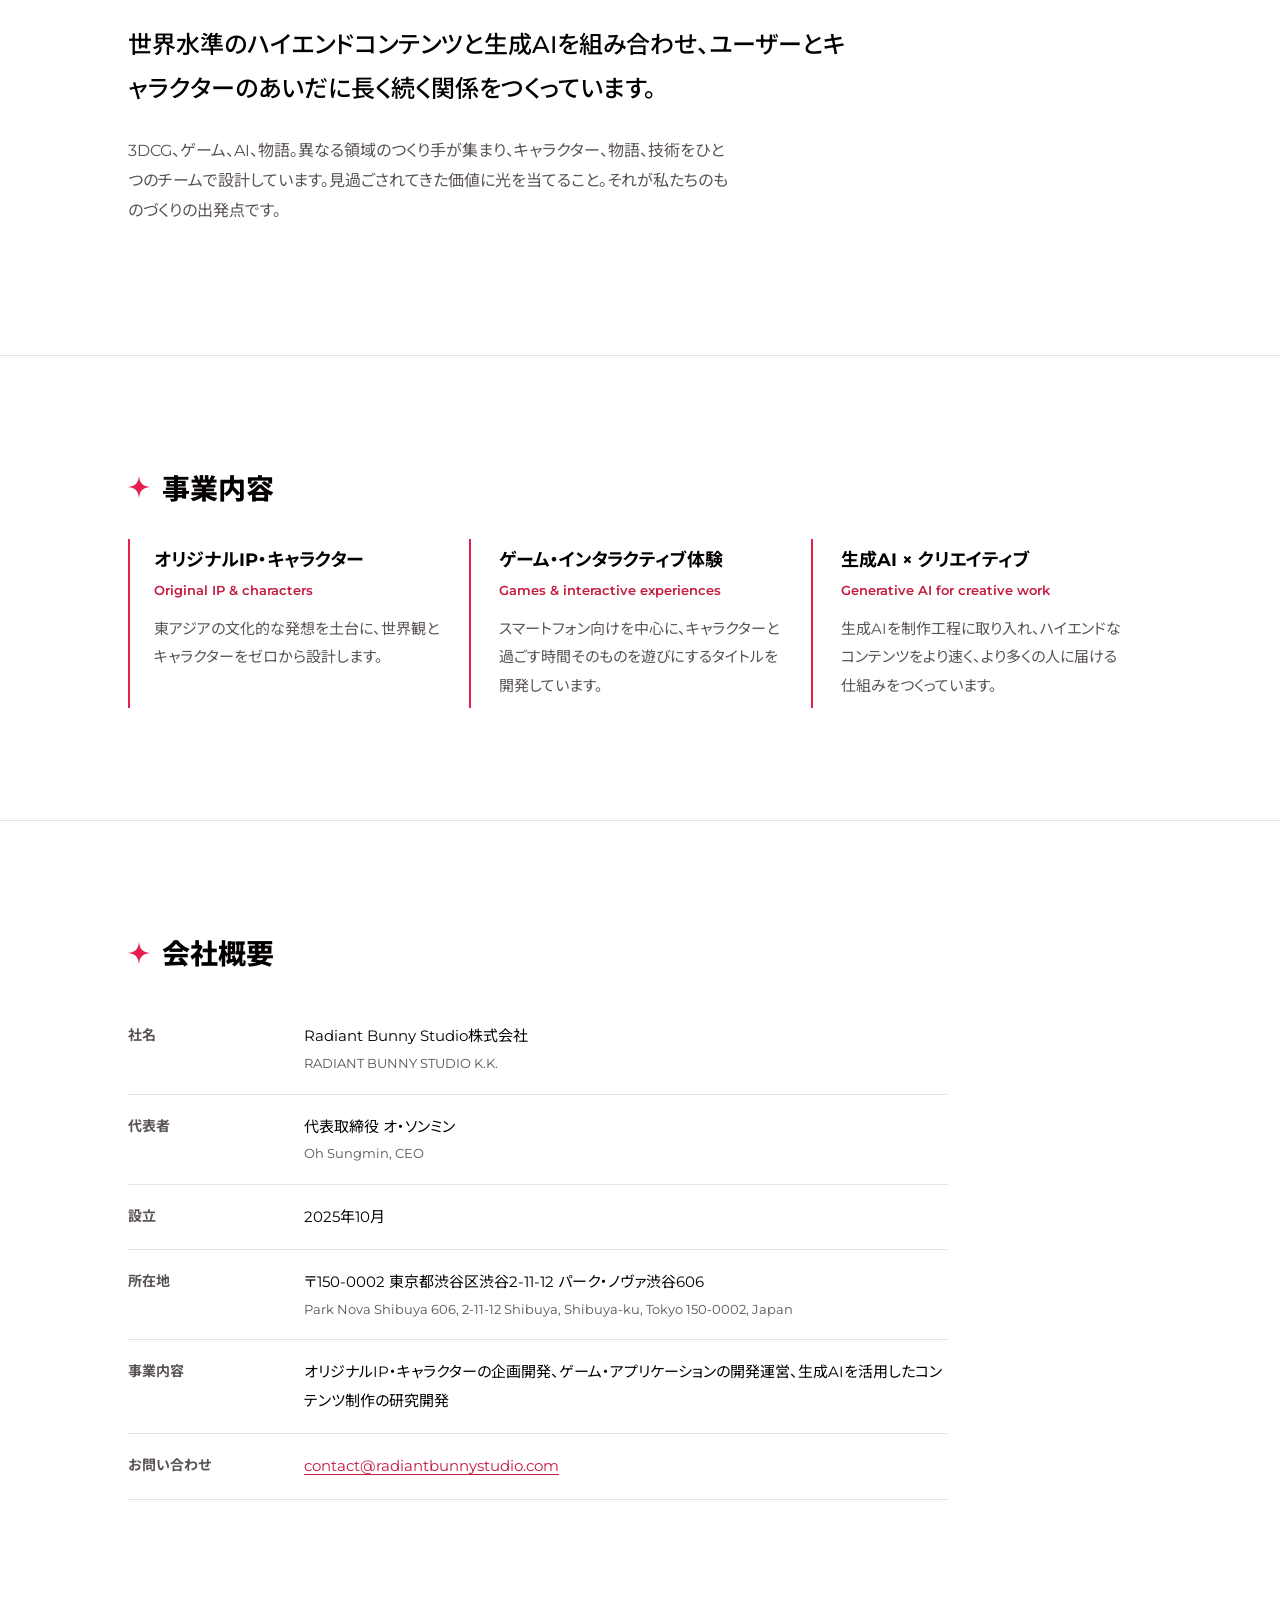
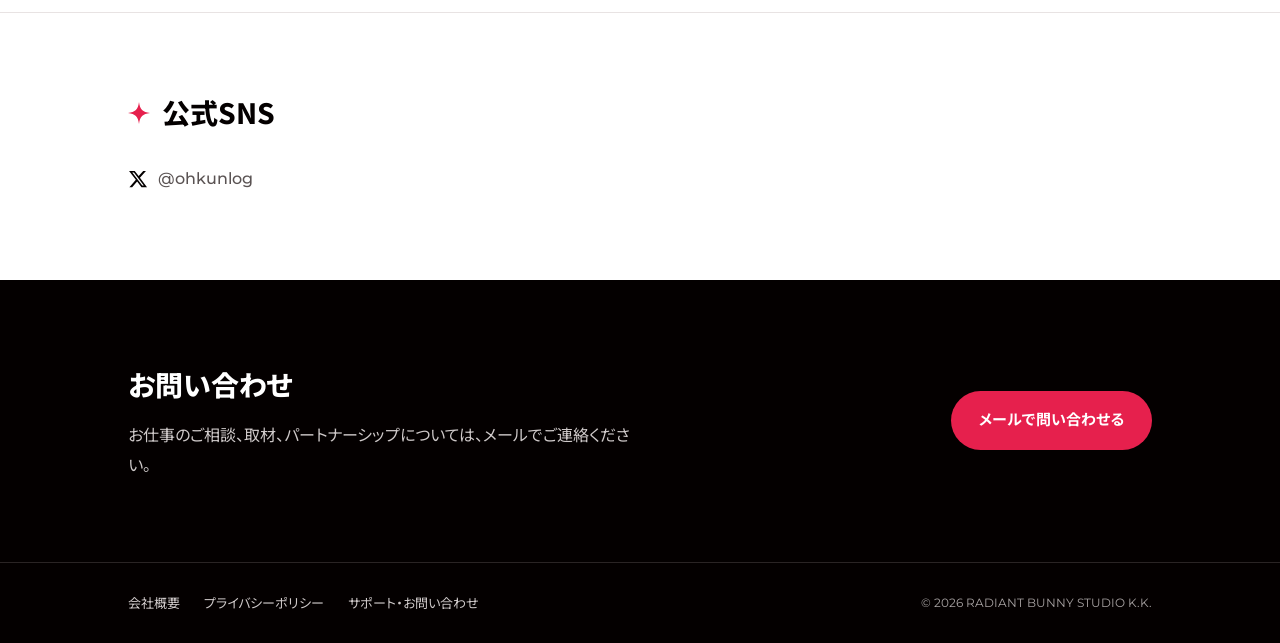
==== commit 6739f97e: "サイトを新ロゴとブランドカラー（#E6204D / #040000）に切り替え 名刺と同じピンクのうさぎロゴと配色にそろえる。  - ヘッダー：白地＋横長ロゴ。トップはキービジュアルに重ね、上から白の" ====
--- a/index.html
+++ b/index.html
@@ -6,7 +6,7 @@
 <link rel="icon" href="/favicon.ico" sizes="32x32">
 <link rel="icon" href="/assets/img/favicon-48.png" type="image/png">
 <link rel="apple-touch-icon" href="/assets/img/apple-touch-icon.png">
-<meta name="theme-color" content="#18195a">
+<meta name="theme-color" content="#ffffff">
 <link rel="preconnect" href="https://fonts.googleapis.com">
 <link rel="preconnect" href="https://fonts.gstatic.com" crossorigin>
 <link href="https://fonts.googleapis.com/css2?family=Montserrat:wght@400;500;600;700;800&family=Noto+Sans+JP:wght@400;500;700;800&display=swap" rel="stylesheet">
@@ -17,7 +17,7 @@
 <meta property="og:title" content="Radiant Bunny Studio">
 <meta property="og:description" content="東京・渋谷を拠点に、オリジナルIP、AIキャラクター、ゲームを開発するスタジオ。">
 <meta property="og:url" content="https://radiantbunnystudio.com/">
-<meta property="og:image" content="https://radiantbunnystudio.com/assets/img/logo-full.png">
+<meta property="og:image" content="https://radiantbunnystudio.com/assets/img/og-image.png">
 <link rel="canonical" href="https://radiantbunnystudio.com/">
 <script type="application/ld+json">
 {
@@ -26,7 +26,7 @@
   "name": "RADIANT BUNNY STUDIO K.K.",
   "alternateName": "Radiant Bunny Studio株式会社",
   "url": "https://radiantbunnystudio.com/",
-  "logo": "https://radiantbunnystudio.com/assets/img/logo-full.png",
+  "logo": "https://radiantbunnystudio.com/assets/img/logo-stack.png",
   "foundingDate": "2025-10",
   "address": {
     "@type": "PostalAddress",
@@ -49,8 +49,7 @@
 <header class="site-header is-overlay">
   <div class="wrap">
     <a class="brand" href="/" aria-label="Radiant Bunny Studio ホーム">
-      <img src="/assets/img/mark-512.png" alt="" width="42" height="42">
-      <span class="brand-name"><b>Radiant Bunny</b><span>Studio</span></span>
+      <img src="/assets/img/logo-horizontal.png" alt="" width="1266" height="363">
     </a>
     <nav class="site-nav" aria-label="メインメニュー">
       <ul>
@@ -79,7 +78,7 @@
 
   <section class="section" id="news" aria-labelledby="news-title">
     <div class="wrap">
-      <h2 class="section-title" id="news-title"><svg fill="#f15e11"><use href="#sparkle"/></svg>ニュース</h2>
+      <h2 class="section-title" id="news-title"><svg fill="#e6204d"><use href="#sparkle"/></svg>ニュース</h2>
       <ul class="news-list">
         <li><time datetime="2026-09-01">2026.09.01</time><p>本店を東京都渋谷区渋谷へ移転しました。</p></li>
         <li><time datetime="2026-04-21">2026.04.21</time><p>公式Xアカウント（<a href="https://x.com/ohkunlog" target="_blank" rel="noopener">@ohkunlog</a>）を開設しました。</p></li>
@@ -91,7 +90,7 @@
 
   <section class="section" id="studio" aria-labelledby="studio-title">
     <div class="wrap">
-      <h2 class="section-title" id="studio-title"><svg fill="#f15e11"><use href="#sparkle"/></svg>スタジオについて</h2>
+      <h2 class="section-title" id="studio-title"><svg fill="#e6204d"><use href="#sparkle"/></svg>スタジオについて</h2>
       <p class="statement">世界水準のハイエンドコンテンツと生成AIを組み合わせ、ユーザーとキャラクターのあいだに長く続く関係をつくっています。</p>
       <p>3DCG、ゲーム、AI、物語。異なる領域のつくり手が集まり、キャラクター、物語、技術をひとつのチームで設計しています。見過ごされてきた価値に光を当てること。それが私たちのものづくりの出発点です。</p>
     </div>
@@ -99,7 +98,7 @@
 
   <section class="section" id="work" aria-labelledby="work-title">
     <div class="wrap">
-      <h2 class="section-title" id="work-title"><svg fill="#f15e11"><use href="#sparkle"/></svg>事業内容</h2>
+      <h2 class="section-title" id="work-title"><svg fill="#e6204d"><use href="#sparkle"/></svg>事業内容</h2>
       <ul class="domains">
         <li>
           <h3>オリジナルIP・キャラクター</h3>
@@ -122,7 +121,7 @@
 
   <section class="section" id="company" aria-labelledby="company-title">
     <div class="wrap">
-      <h2 class="section-title" id="company-title"><svg fill="#f15e11"><use href="#sparkle"/></svg>会社概要</h2>
+      <h2 class="section-title" id="company-title"><svg fill="#e6204d"><use href="#sparkle"/></svg>会社概要</h2>
       <dl class="profile">
         <dt>社名</dt>
         <dd>Radiant Bunny Studio株式会社<small>RADIANT BUNNY STUDIO K.K.</small></dd>
@@ -142,7 +141,7 @@
 
   <section class="section sns" id="sns" aria-labelledby="sns-title">
     <div class="wrap">
-      <h2 class="section-title" id="sns-title"><svg fill="#f15e11"><use href="#sparkle"/></svg>公式SNS</h2>
+      <h2 class="section-title" id="sns-title"><svg fill="#e6204d"><use href="#sparkle"/></svg>公式SNS</h2>
       <ul class="sns-list">
         <li><a href="https://x.com/ohkunlog" target="_blank" rel="noopener" aria-label="X（@ohkunlog）"><svg viewBox="0 0 24 24" width="20" height="20" aria-hidden="true"><path fill="currentColor" d="M18.244 2.25h3.308l-7.227 8.26 8.502 11.24H16.17l-5.214-6.817L4.99 21.75H1.68l7.73-8.835L1.254 2.25H8.08l4.713 6.231zm-1.161 17.52h1.833L7.084 4.126H5.117z"/></svg><span class="sns-handle">@ohkunlog</span></a></li>
       </ul>
--- a/assets/css/style.css
+++ b/assets/css/style.css
@@ -1,15 +1,16 @@
 /* Radiant Bunny Studio — brand tokens taken from the logo */
 :root {
-  --night: #18195a;      /* logo navy */
-  --night-deep: #10114a;
-  --bunny: #f15e11;      /* logo orange */
-  --bunny-dark: #c8480a;
-  --sky: #5ea9d3;        /* logo ring blue */
-  --moon: #f8f2e4;       /* logo cream */
+  --night: #040000;      /* logo black */
+  --night-deep: #040000;
+  --bunny: #e6204d;      /* logo pink */
+  --bunny-dark: #c41a40; /* pink for small text on white (AA contrast) */
+  --mist: #f6f2f2;       /* soft panel on white */
+  --on-dark: #ffffff;    /* text on black */
+  --on-dark-soft: #cfc9c9;
   --paper: #ffffff;
-  --ink: #18195a;
-  --ink-soft: #4a4b7c;
-  --line: #dcdcea;
+  --ink: #040000;
+  --ink-soft: #5a5353;
+  --line: #e8e3e3;
 
   --font-latin: "Montserrat", system-ui, sans-serif;
   --font-jp: "Noto Sans JP", "Hiragino Sans", "Hiragino Kaku Gothic ProN", "Yu Gothic", "Meiryo", sans-serif;
@@ -37,48 +38,48 @@
 a { color: var(--bunny-dark); text-underline-offset: 3px; }
 a:hover { color: var(--bunny); }
 
-:focus-visible { outline: 3px solid var(--sky); outline-offset: 3px; border-radius: 4px; }
+:focus-visible { outline: 3px solid var(--bunny); outline-offset: 3px; border-radius: 4px; }
 
 .wrap { width: 100%; max-width: var(--wrap); margin: 0 auto; padding: 0 var(--gutter); }
 
 .skip {
   position: absolute; left: -9999px; top: 8px;
-  background: var(--moon); color: var(--night); padding: 8px 14px; z-index: 10;
+  background: var(--paper); color: var(--ink); padding: 8px 14px; z-index: 10;
 }
 .skip:focus { left: 8px; }
 
 /* ---------- Header ---------- */
-.site-header { background: var(--night); color: var(--moon); }
+/* White bar like the business card, so the full-colour logo sits on white */
+.site-header { background: var(--paper); color: var(--ink); border-bottom: 1px solid var(--line); }
 .site-header .wrap {
   display: flex; align-items: center; justify-content: space-between;
   gap: 24px; min-height: 72px;
 }
-.brand {
-  display: flex; align-items: center; gap: 12px;
-  text-decoration: none; color: var(--moon);
-  font-family: var(--font-latin); line-height: 1.05;
-}
+/* Top page: the header sits on the key art, with a white shade fading down from the top */
 .site-header.is-overlay {
   position: absolute; top: 0; left: 0; right: 0; z-index: 5;
-  background: linear-gradient(to bottom, rgba(16, 17, 74, .55), transparent);
-}
-.brand img { width: 42px; height: 42px; }
-.brand-name { display: flex; flex-direction: column; }
-.brand-name b { color: var(--bunny); font-weight: 800; font-size: 17px; letter-spacing: -0.01em; }
-.brand-name span { color: var(--moon); font-weight: 400; font-size: 15px; }
-.brand:hover { color: var(--moon); }
+  background: none; border-bottom: 0; isolation: isolate;
+}
+.site-header.is-overlay::before {
+  content: ""; position: absolute; inset: 0 0 -72px 0; z-index: -1; pointer-events: none;
+  background: linear-gradient(to bottom,
+    rgba(255, 255, 255, .78) 0%, rgba(255, 255, 255, .6) 40%,
+    rgba(255, 255, 255, .25) 70%, rgba(255, 255, 255, 0) 100%);
+}
+.brand { display: flex; align-items: center; text-decoration: none; }
+.brand img { width: auto; height: 36px; }
 
 .site-nav ul { list-style: none; margin: 0; padding: 0; display: flex; align-items: center; gap: clamp(14px, 3vw, 32px); }
 .site-nav .nav-x { display: flex; align-items: center; padding: 6px 0; }
 .site-nav .nav-x:hover { color: var(--bunny); border-bottom-color: transparent; }
 .site-nav a {
-  color: var(--moon); text-decoration: none; font-size: 14px; font-weight: 500; white-space: nowrap;
+  color: var(--ink); text-decoration: none; font-size: 14px; font-weight: 500; white-space: nowrap;
   padding: 6px 0; border-bottom: 2px solid transparent;
 }
-.site-nav a:hover, .site-nav a[aria-current="page"] { color: var(--moon); border-bottom-color: var(--bunny); }
+.site-nav a:hover, .site-nav a[aria-current="page"] { color: var(--ink); border-bottom-color: var(--bunny); }
 
 /* ---------- Hero ---------- */
-.hero { background: var(--night); color: var(--moon); }
+.hero { background: var(--night); color: var(--on-dark); }
 
 /* Key art fills the width. The eyes sit at the image centre, so the copy
    centred on top of it always lands on the eyes (as on the Vstar wiki). */
@@ -99,13 +100,13 @@
   display: flex; flex-direction: column; align-items: center;
   text-align: center;
 }
-/* Each line is a solid navy bar laid across the eyes */
+/* Each line is a solid pink bar laid across the eyes */
 .hero-copy .bar {
   display: block; width: fit-content; margin: 0 auto;
   background: var(--bunny); color: var(--night); padding: 2px clamp(10px, 0.45em, 22px);
 }
 .hero-copy .bar > span { display: inline-block; }
-.hero-copy h1 .bar { color: var(--moon); }
+.hero-copy h1 .bar { color: var(--on-dark); }
 /* Overlap by 1px so no hairline of the art shows between bars on fractional pixel edges */
 .hero-copy h1 .bar + .bar, .hero-copy .hero-en { margin-top: -1px; }
 .hero-copy h1 {
@@ -113,7 +114,7 @@
   font-family: "Noto Sans JP", "Hiragino Sans", "Yu Gothic", sans-serif;
   /* no cap: grows with the art so the eyes stay covered; a little smaller on very narrow phones */
   font-weight: 800; font-size: max(min(24px, 6.4vw), 3.4vw);
-  line-height: 1.28; letter-spacing: 0.01em; color: var(--moon);
+  line-height: 1.28; letter-spacing: 0.01em; color: var(--on-dark);
 }
 /* Stagger the two lines off the centre axis: first to the left, second to the right */
 .hero-copy h1 .bar:nth-child(1) { transform: translateX(-0.9em); }
@@ -125,7 +126,7 @@
 
 .hero-lead {
   margin: 0; padding: 8px 0 clamp(48px, 7vw, 88px);
-  max-width: 40em; color: var(--sky); font-size: 15px;
+  max-width: 40em; color: var(--on-dark-soft); font-size: 15px;
 }
 
 @media (prefers-reduced-motion: no-preference) {
@@ -156,12 +157,12 @@
 }
 .statement + p { max-width: 38em; color: var(--ink-soft); margin-top: 24px; }
 
-/* What we make: three columns divided by thin sky lines, no cards */
+/* What we make: three columns divided by thin pink lines, no cards */
 .domains {
   list-style: none; margin: 0; padding: 0;
   display: grid; grid-template-columns: repeat(3, 1fr);
 }
-.domains li { padding: 8px 28px 8px 28px; border-left: 2px solid var(--sky); }
+.domains li { padding: 8px 28px 8px 28px; border-left: 2px solid var(--bunny); }
 .domains li:first-child { padding-left: 24px; }
 .domains h3 { margin: 0 0 4px; font-size: 18px; font-weight: 700; line-height: 1.5; }
 .domains .en { margin: 0 0 12px; font-family: var(--font-latin); font-size: 13px; font-weight: 600; color: var(--bunny-dark); }
@@ -198,13 +199,13 @@
 .sns-list a:hover, .sns-list a:hover .sns-handle { color: var(--bunny); }
 
 /* Contact band */
-.contact-band { background: var(--night); color: var(--moon); }
+.contact-band { background: var(--night); color: var(--on-dark); }
 .contact-band .wrap {
   display: flex; align-items: center; justify-content: space-between; gap: 32px; flex-wrap: wrap;
   padding-top: clamp(48px, 7vw, 80px); padding-bottom: clamp(48px, 7vw, 80px);
 }
 .contact-band h2 { margin: 0 0 8px; font-size: clamp(22px, 2.4vw, 28px); font-weight: 800; }
-.contact-band p { margin: 0; color: #d9d9ee; max-width: 32em; }
+.contact-band p { margin: 0; color: var(--on-dark-soft); max-width: 32em; }
 
 .button {
   display: inline-block; text-decoration: none;
@@ -216,9 +217,9 @@
 .button:hover { background: var(--bunny-dark); color: #fff; }
 
 /* ---------- Document pages (privacy / support) ---------- */
-.page-head { background: var(--night); color: var(--moon); padding: clamp(40px, 6vw, 72px) 0; }
+.page-head { background: var(--night); color: var(--on-dark); padding: clamp(40px, 6vw, 72px) 0; }
 .page-head h1 { margin: 0; font-size: clamp(26px, 3.4vw, 40px); font-weight: 800; line-height: 1.35; }
-.page-head p { margin: 8px 0 0; color: var(--sky); font-family: var(--font-latin); font-weight: 600; }
+.page-head p { margin: 8px 0 0; color: var(--bunny); font-family: var(--font-latin); font-weight: 600; }
 
 .doc { padding: clamp(48px, 7vw, 88px) 0; }
 .doc .wrap > * { max-width: 44em; }
@@ -233,7 +234,7 @@
 .doc .meta { margin-top: 48px; color: var(--ink-soft); font-size: 14px; }
 .doc .contact-box {
   margin: 20px 0; padding: 20px 24px;
-  background: var(--moon); border-radius: 12px;
+  background: var(--mist); border-radius: 12px;
 }
 .doc .contact-box p { margin: 0; }
 
@@ -251,14 +252,14 @@
 .job-howto { padding-top: 64px; }
 
 /* ---------- Footer ---------- */
-.site-footer { background: var(--night-deep); color: #b9b9d8; font-size: 13px; }
+.site-footer { background: var(--night-deep); color: #a8a2a2; font-size: 13px; border-top: 1px solid #2a2424; }
 .site-footer .wrap {
   display: flex; justify-content: space-between; align-items: center; gap: 16px; flex-wrap: wrap;
   padding-top: 28px; padding-bottom: 28px;
 }
 .site-footer ul { list-style: none; margin: 0; padding: 0; display: flex; gap: 24px; flex-wrap: wrap; }
-.site-footer a { color: #d9d9ee; text-decoration: none; }
-.site-footer a:hover { color: var(--moon); text-decoration: underline; }
+.site-footer a { color: var(--on-dark-soft); text-decoration: none; }
+.site-footer a:hover { color: var(--on-dark); text-decoration: underline; }
 .site-footer small { font-family: var(--font-latin); font-size: 12px; }
 
 /* ---------- Responsive ---------- */
@@ -272,7 +273,7 @@
 }
 @media (max-width: 560px) {
   .site-header .wrap { flex-direction: column; align-items: flex-start; gap: 8px; padding-top: 14px; padding-bottom: 10px; }
-  .brand-name b { font-size: 15px; }
+  .brand img { height: 32px; }
 }
 @media (max-width: 360px) {
   .site-nav ul { gap: 12px; }
